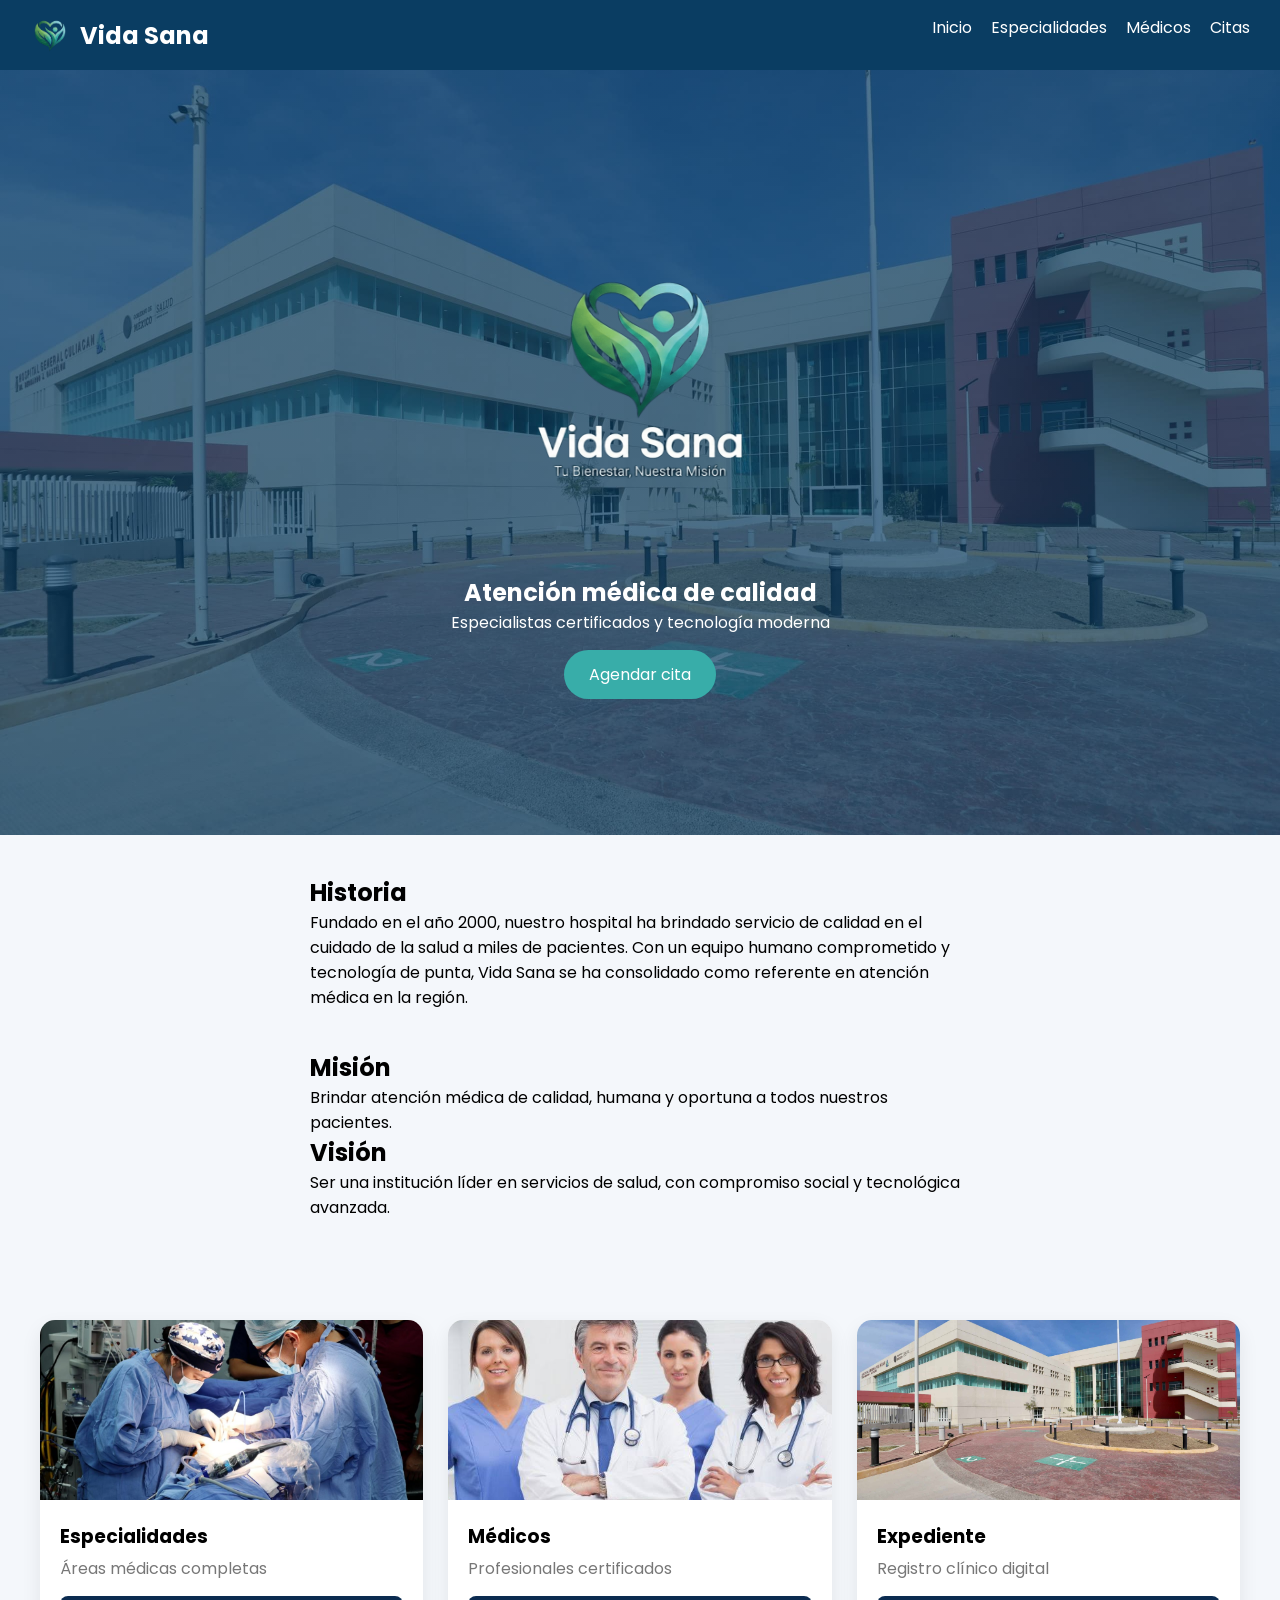
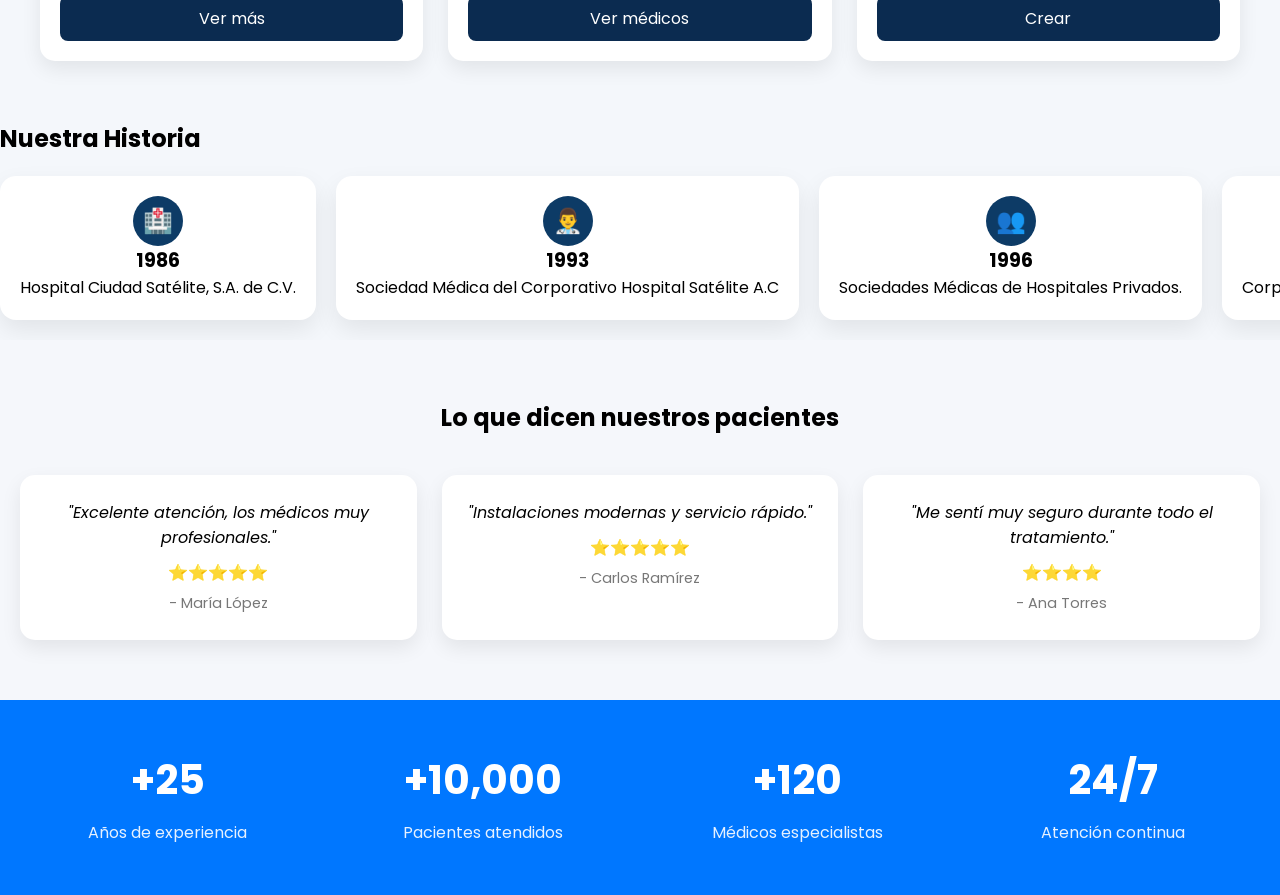
==== index.html @ ec9b75d8 "Add files via upload" ====
<!DOCTYPE html>
<html lang="es">
<head>
<meta charset="UTF-8">
<meta name="viewport" content="width=device-width, initial-scale=1.0">
<title>Hospital Vida Sana</title>

<link rel="stylesheet" href="css/estilos.css">
<link href="https://fonts.googleapis.com/css2?family=Poppins&display=swap" rel="stylesheet">
</head>

<body>

<header class="navbar">
    <h1 class="logo-container">
        <img src="img/logocorto.png" alt="Vida Sana" class="logo-navbar">Vida Sana
    </h1>
    <nav>
        <a href="index.html">Inicio</a>
        <a href="especialidades.html">Especialidades</a>
        <a href="Doctores.html">Médicos</a>
        <a href="citas.html">Citas</a>
    </nav>
</header>

<section class="hero"> <img src="img/logo-vida-sana.png" alt="Hospital Vida Sana" class="logo">
    <h2>Atención médica de calidad</h2>
    <p>Especialistas certificados y tecnología moderna</p>
    <a href="citas.html" class="btn">Agendar cita</a>
</section>

  <main style="max-width: 700px; margin: 40px auto; padding: 0 20px;">
    <h2>Historia</h2>
    <p>
        Fundado en el año 2000, nuestro hospital ha brindado servicio de calidad en el cuidado de la salud a miles de pacientes.  
        Con un equipo humano comprometido y tecnología de punta, Vida Sana se ha consolidado como referente en atención médica en la región.
    </p>
</main>
<main style="max-width: 700px; margin: 40px auto; padding: 0 20px;">
    <h2>Misión</h2>
    <p>Brindar atención médica de calidad, humana y oportuna a todos nuestros pacientes.</p>

    <h2>Visión</h2>
    <p>Ser una institución líder en servicios de salud, con compromiso social y tecnológica avanzada.</p>
</main>

<section class="cards">

    <div class="card">
        <img src="img/cardio.jpg">
        <h3>Especialidades</h3>
        <p>Áreas médicas completas</p>
        <a href="especialidades.html">Ver más</a>
    </div>

    <div class="card">
        <img src="img/doctor1.jpg">
        <h3>Médicos</h3>
        <p>Profesionales certificados</p>
        <a href="Doctores.html">Ver médicos</a>
    </div>

    <div class="card">
        <img src="img/hospital.jpg">
        <h3>Expediente</h3>
        <p>Registro clínico digital</p>
        <a href="Expedientes.html">Crear</a>
    </div>

</section>

<section class="historia">
  <h2>Nuestra Historia</h2>

  <div class="horizontal-carousel">
    <div class="carousel-track">

      <!-- ORIGINAL -->
      <div class="card-historia">
        <div class="icon">🏥</div>
        <h3>1986</h3>
        <p>Hospital Ciudad Satélite, S.A. de C.V.</p>
      </div>

      <div class="card-historia">
        <div class="icon">👨‍⚕️</div>
        <h3>1993</h3>
        <p>Sociedad Médica del Corporativo Hospital Satélite A.C</p>
      </div>

      <div class="card-historia">
        <div class="icon">👥</div>
        <h3>1996</h3>
        <p>Sociedades Médicas de Hospitales Privados.</p>
      </div>

      <div class="card-historia">
        <div class="icon">🏥</div>
        <h3>1998</h3>
        <p>Corporativo Hospital Satélite S.A. de C.V.</p>
      </div>

      <div class="card-historia">
        <div class="icon">💻</div>
        <h3>2005</h3>
        <p>Sistema digital hospitalario.</p>
      </div>

      <div class="card-historia">
        <div class="icon">🧬</div>
        <h3>2010</h3>
        <p>Modernización tecnológica médica.</p>
      </div>

      <div class="card-historia">
        <div class="icon">🌐</div>
        <h3>2015</h3>
        <p>Servicios en línea para pacientes.</p>
      </div>

      <div class="card-historia">
        <div class="icon">🚀</div>
        <h3>2020</h3>
        <p>Expansión y nuevas especialidades.</p>
      </div>

      <!-- DUPLICADO (loop infinito) -->
      <div class="card-historia">
        <div class="icon">🏥</div>
        <h3>1986</h3>
        <p>Hospital Ciudad Satélite, S.A. de C.V.</p>
      </div>

      <div class="card-historia">
        <div class="icon">👨‍⚕️</div>
        <h3>1993</h3>
        <p>Sociedad Médica del Corporativo Hospital Satélite A.C</p>
      </div>

    </div>
  </div>
</section>

<script src="carousel-historia.js"></script>
<section class="reviews">
  <h2>Lo que dicen nuestros pacientes</h2>

  <div class="reviews-container">

    <div class="review">
      <p>"Excelente atención, los médicos muy profesionales."</p>
      <h4>⭐⭐⭐⭐⭐</h4>
      <span>- María López</span>
    </div>

    <div class="review">
      <p>"Instalaciones modernas y servicio rápido."</p>
      <h4>⭐⭐⭐⭐⭐</h4>
      <span>- Carlos Ramírez</span>
    </div>

    <div class="review">
      <p>"Me sentí muy seguro durante todo el tratamiento."</p>
      <h4>⭐⭐⭐⭐</h4>
      <span>- Ana Torres</span>
    </div>

  </div>
</section>

<section class="stats">
  <div class="stat">
    <h3>+25</h3>
    <p>Años de experiencia</p>
  </div>

  <div class="stat">
    <h3>+10,000</h3>
    <p>Pacientes atendidos</p>
  </div>

  <div class="stat">
    <h3>+120</h3>
    <p>Médicos especialistas</p>
  </div>

  <div class="stat">
    <h3>24/7</h3>
    <p>Atención continua</p>
  </div>
</section>



</body>
</html>
---- css/estilos.css ----
* {
    margin: 0;
    padding: 0;
    box-sizing: border-box;
}

body {
    font-family: 'Poppins', sans-serif;
    background: #f4f7fb;
}

/* NAVBAR */
.navbar {
    display: flex;
    justify-content: space-between;
    padding: 15px 30px;
    background: #0a3d62;
    color: white;
}

.navbar a {
    color: white;
    margin-left: 15px;
    text-decoration: none;
}

.navbar a:hover {
    color: #38ada9;
}.hero {
  background: url('hospital.jpg') center/cover no-repeat;
  height: 100vh;
  position: relative;
}

.overlay {
  background: rgba(0, 51, 102, 0.5);
  height: 100%;
  display: flex;
  flex-direction: column;
  justify-content: center;
  align-items: center;
  color: white;
  text-align: center;
}

.logo {
  width:640px; /* ajusta el tamaño */
  margin-bottom: 20px;
}

/* HERO */
.hero {
    height: 85vh;
    background: linear-gradient(rgba(10,61,98,0.7), rgba(10,61,98,0.7)),
                url('../img/hospital.jpg');
    background-size: cover;
    display: flex;
    flex-direction: column;
    justify-content: center;
    align-items: center;
    color:white;
    text-align:center;
}

.btn {
    background: #38ada9;
    padding: 12px 25px;
    border-radius: 30px;
    color: white;
    text-decoration: none;
    margin-top: 15px;
}

.stats {
  display: grid;
  grid-template-columns: repeat(auto-fit, minmax(200px, 1fr));
  background: #0077ff;
  color: white;
  text-align: center;
  padding: 50px 20px;
  gap: 20px;
}

.stat h3 {
  font-size: 2.5rem;
  margin-bottom: 10px;
}

.stat p {
  font-size: 1rem;
  opacity: 0.9;
}

/* GRID CARDS */
.cards {
  display: grid;
  grid-template-columns: repeat(auto-fit, minmax(280px, 1fr));
  gap: 25px;
  padding: 60px 40px;
}

.card {
  background: white;
  border-radius: 15px;
  overflow: hidden;
  box-shadow: 0 8px 20px rgba(0,0,0,0.08);
  transition: 0.3s;
}

.card:hover {
  transform: translateY(-8px);
}

.card img {
  width: 100%;
  height: 180px;
  object-fit: cover;
}

.card h3 {
  padding: 15px 20px 5px;
}

.card p {
  padding: 0 20px 15px;
  color: #777;
}

.card a {
  display: block;
  margin: 0 20px 20px;
  text-align: center;
  padding: 10px;
  background: #0b2b50;
  color: white;
  border-radius: 8px;
  text-decoration: none;
}

.card a:hover {
  background: #0f2a4d;
}

/* RESPONSIVE */
@media(max-width:768px){
    .navbar {
        flex-direction: column;
        text-align: center;
    }
}

.timeline {
  display: flex;
  transition: transform 0.5s ease;
}

.flip-card {
  background: transparent;
  width: 300px;
  height: 350px;
  perspective: 1000px;
  margin: 0 10px;
}

.flip-card-inner {
  position: relative;
  width: 100%;
  height: 100%;
  transition: transform 0.6s;
  transform-style: preserve-3d;
}

.flip-card:hover .flip-card-inner {
  transform: rotateY(180deg);
}

.flip-card-front, .flip-card-back {
  position: absolute;
  width: 100%;
  height: 100%;
  border-radius: 10px;
  backface-visibility: hidden;
  display: flex;
  flex-direction: column;
  justify-content: center;
  align-items: center;
}

.flip-card-front {
  background: #e9ecef;
}

.flip-card-front img {
  width: 100%;
  border-radius: 10px 10px 0 0;
}

.flip-card-back {
  background: #0a3d62;
  color: white;
  transform: rotateY(180deg);
  padding: 20px;
}

/* Dots */
.dots {
  margin-top: 20px;
}

.dot {
  height: 8px;
  width: 8px;
  margin: 5px;
  background: #bbb;
  display: inline-block;
  border-radius: 50%;
  cursor: pointer;
  transition: 0.3s;
}

.dot.active {
  background: #2a91d8;
  transform: scale(1.4);
}
/* GRID DE ESPECIALIDADES */
.cards-grid {
  display: grid;
  grid-template-columns: repeat(auto-fit, minmax(250px, 1fr));
  gap: 25px;
  padding: 40px;
  max-width: 1200px;
  margin: auto;
}

/* Ajuste flip cards */
.flip-card {
  width: 100%;
  height: 350px;
  perspective: 1000px;
}

/* Mejora visual */
.flip-card-front {
  background: white;
  box-shadow: 0 5px 15px rgba(0,0,0,0.1);
}

.flip-card-front h3 {
  margin: 10px 0;
}

.flip-card-front p {
  padding: 0 10px 10px;
  text-align: center;
}

/* SECCIÓN DOCTORES */
.doctores-section {
  text-align: center;
  padding: 50px 20px;
}

.doctores-section h2 {
  font-size: 36px;
  color: #0a3d62;
  margin-bottom: 10px;
}

.subtitulo {
  color: #777;
  margin-bottom: 40px;
}

/* TARJETAS DE DOCTORES */
.doctor-card {
  position: relative;
  padding-bottom: 20px;
  transition: transform 0.3s, box-shadow 0.3s;
}

.doctor-card img {
  height: 250px;
  object-fit: cover;
}

/* EFECTO HOVER MÁS PROFESIONAL */
.doctor-card:hover {
  transform: translateY(-10px) scale(1.02);
  box-shadow: 0 10px 25px rgba(0,0,0,0.15);
}

/* BADGE (ETIQUETA DE ESPECIALIDAD) */
.badge {
  display: inline-block;
  background: #38ada9;
  color: white;
  padding: 6px 12px;
  border-radius: 20px;
  font-size: 12px;
  margin-top: 10px;
}

.reviews {
  padding: 60px 20px;
  text-align: center;
  background: #f5f7fb;
}

.reviews h2 {
  margin-bottom: 40px;
}

.reviews-container {
  display: grid;
  grid-template-columns: repeat(auto-fit, minmax(250px, 1fr));
  gap: 25px;
}

.review {
  background: white;
  padding: 25px;
  border-radius: 15px;
  box-shadow: 0 8px 20px rgba(0,0,0,0.08);
  transition: 0.3s;
}

.review:hover {
  transform: translateY(-5px);
}

.review p {
  font-style: italic;
  margin-bottom: 10px;
}

.review h4 {
  color: gold;
  margin-bottom: 5px;
}

.review span {
  font-size: 0.9rem;
  color: #777;
}.horizontal-carousel {
  width: 100%;
  overflow: hidden;
  padding: 20px 0;
}

.carousel-track {
  display: flex;
  gap: 20px;
  width: max-content;
  animation: scroll 25s linear infinite;
}

.card-historia {
  min-width: 260px;
  flex-shrink: 0;
  background: white;
  border-radius: 16px;
  padding: 20px;
  text-align: center;
  box-shadow: 0 10px 25px rgba(0,0,0,0.08);
  transition: 0.3s;
}

.card-historia:hover {
  transform: scale(1.05);
}

.icon {
  font-size: 24px;
  margin-bottom: 10px;
  background: #0d3b66;
  color: white;
  width: 50px;
  height: 50px;
  line-height: 50px;
  border-radius: 50%;
  margin: auto;
}

/* ANIMACIÓN */
@keyframes scroll {
  0% { transform: translateX(0); }
  100% { transform: translateX(-50%); }
}

/* PAUSA */
.horizontal-carousel:hover .carousel-track {
  animation-play-state: paused;
}.logo-container {
    display: flex;
    align-items: center;
    gap: 10px;
    font-size: 24px;
}

.logo-navbar {
    width: 40px; /* ajusta tamaño */
    height: 40px;
    object-fit: contain;
}
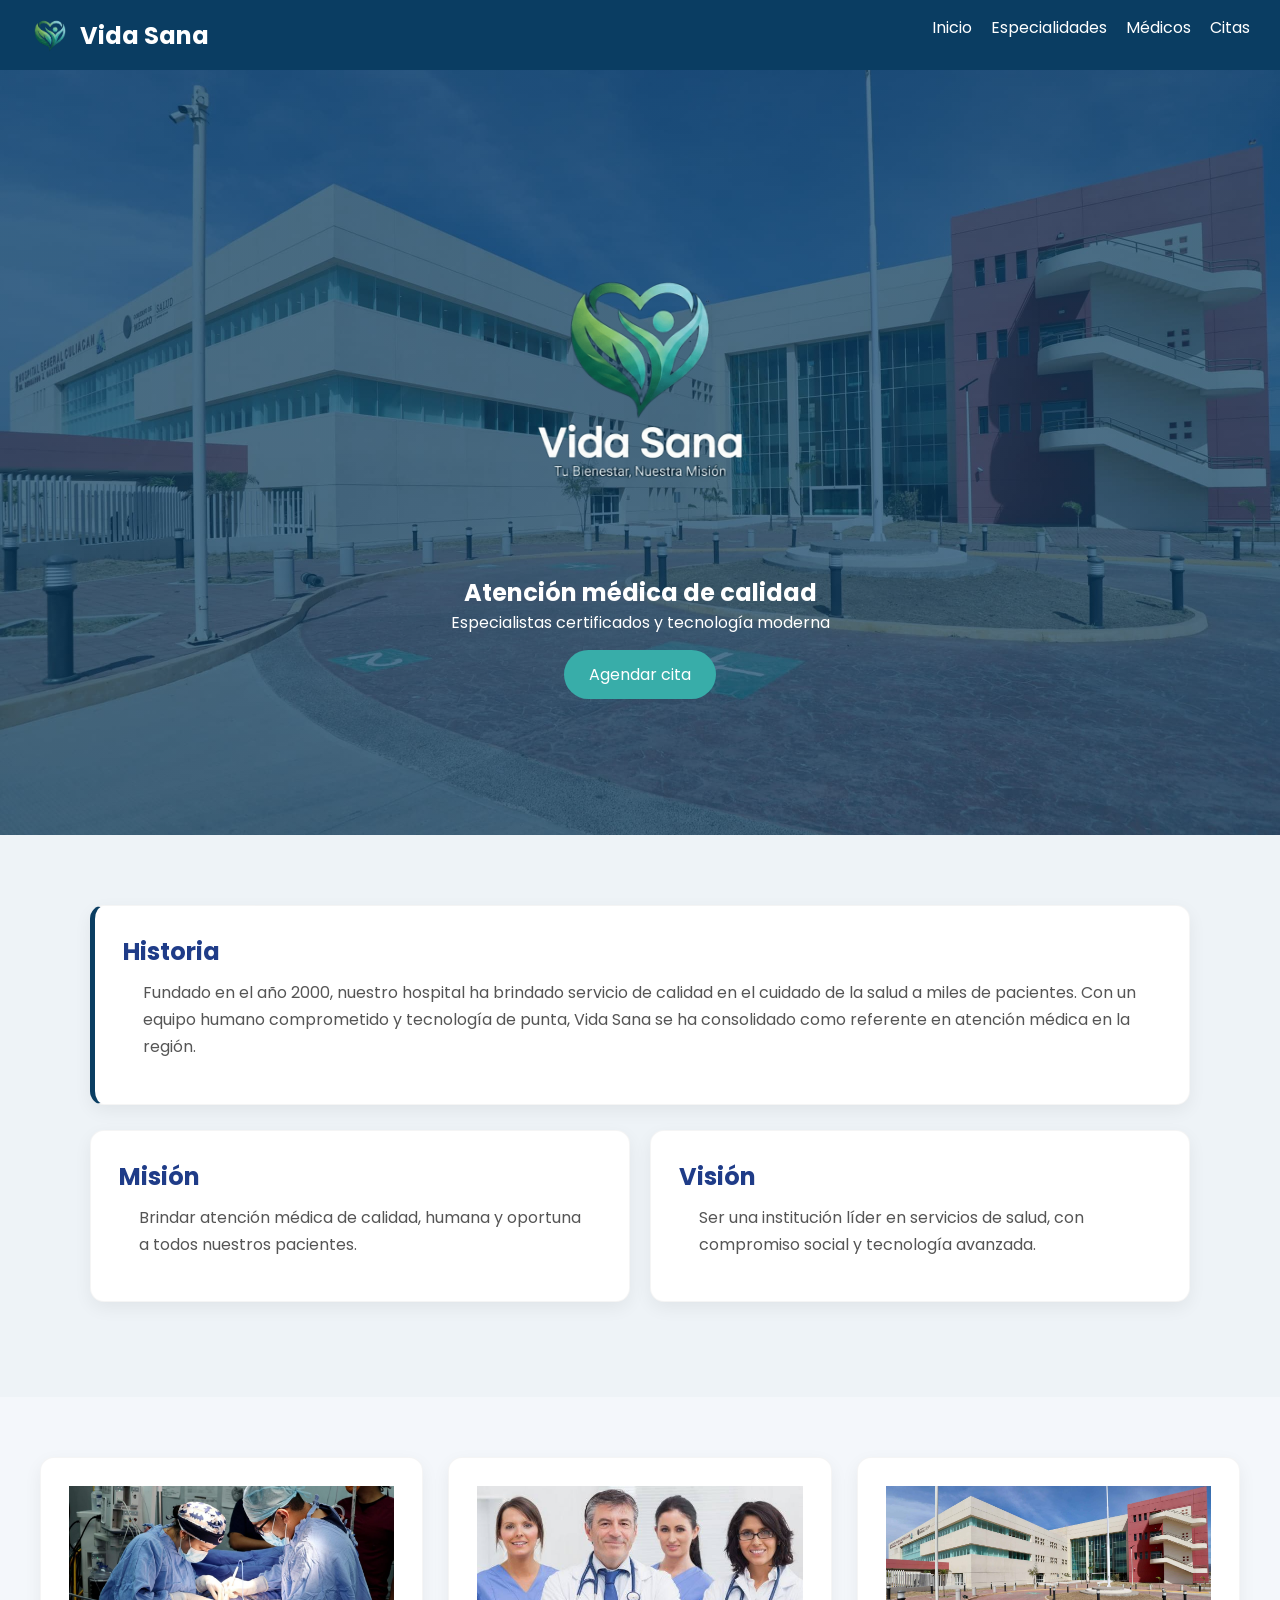
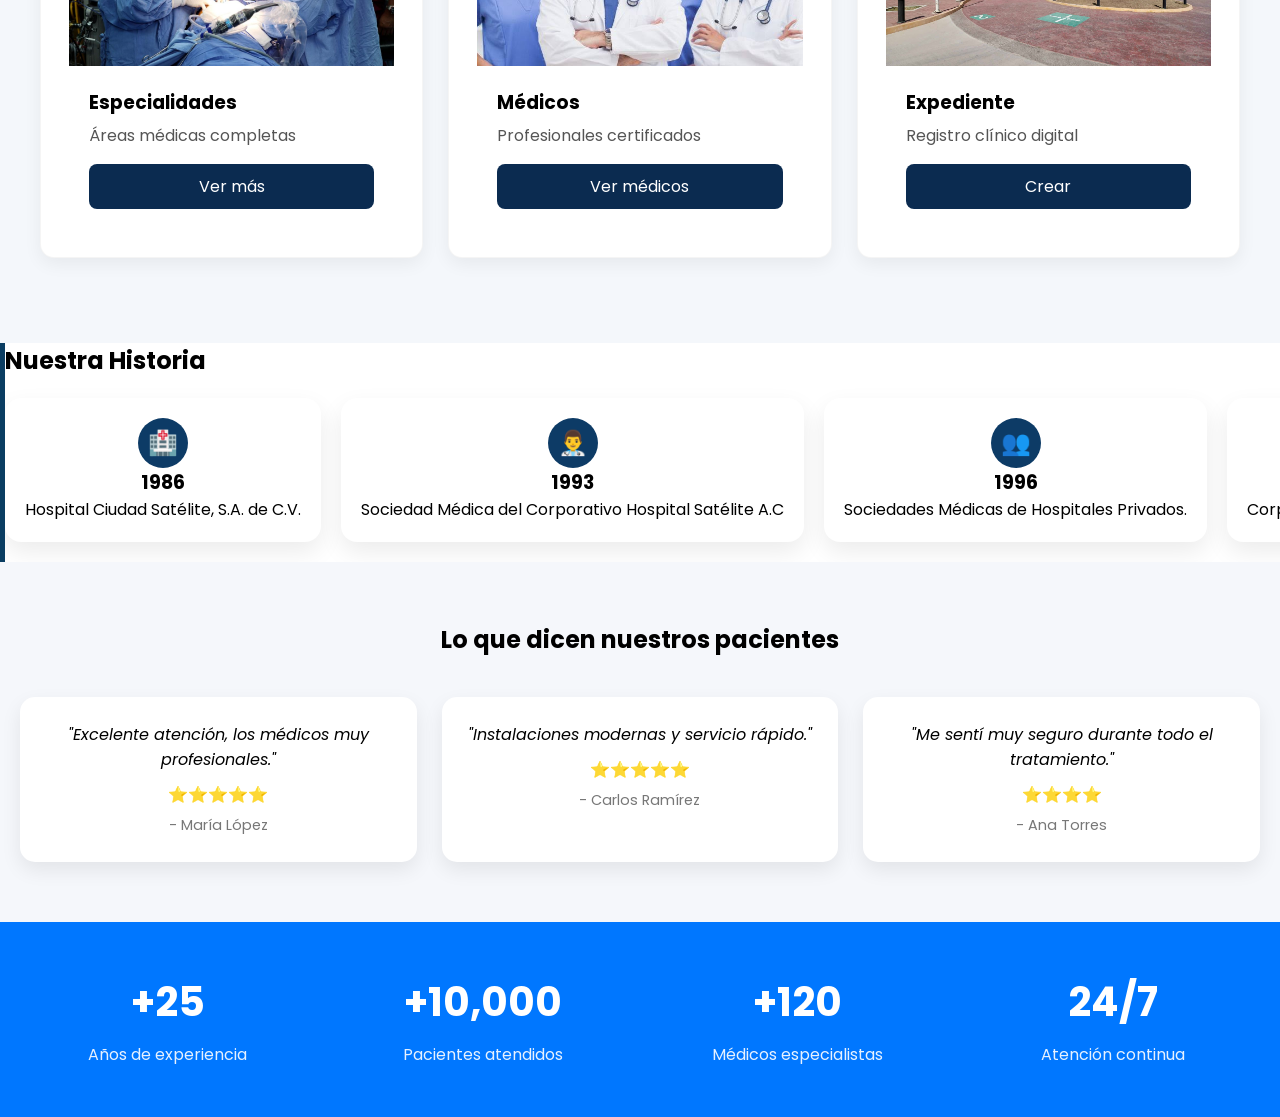
==== commit 81377406: "Add files via upload" ====
--- a/index.html
+++ b/index.html
@@ -29,20 +29,35 @@
     <a href="citas.html" class="btn">Agendar cita</a>
 </section>
 
-  <main style="max-width: 700px; margin: 40px auto; padding: 0 20px;">
-    <h2>Historia</h2>
-    <p>
-        Fundado en el año 2000, nuestro hospital ha brindado servicio de calidad en el cuidado de la salud a miles de pacientes.  
+ <section class="info-section">
+  <div class="container">
+
+    <div class="card historia">
+      <h2>Historia</h2>
+      <p>
+        Fundado en el año 2000, nuestro hospital ha brindado servicio de calidad en el cuidado de la salud a miles de pacientes.
         Con un equipo humano comprometido y tecnología de punta, Vida Sana se ha consolidado como referente en atención médica en la región.
-    </p>
-</main>
-<main style="max-width: 700px; margin: 40px auto; padding: 0 20px;">
-    <h2>Misión</h2>
-    <p>Brindar atención médica de calidad, humana y oportuna a todos nuestros pacientes.</p>
-
-    <h2>Visión</h2>
-    <p>Ser una institución líder en servicios de salud, con compromiso social y tecnológica avanzada.</p>
-</main>
+      </p>
+    </div>
+
+    <div class="grid">
+      <div class="card">
+        <h2>Misión</h2>
+        <p>
+          Brindar atención médica de calidad, humana y oportuna a todos nuestros pacientes.
+        </p>
+      </div>
+
+      <div class="card">
+        <h2>Visión</h2>
+        <p>
+          Ser una institución líder en servicios de salud, con compromiso social y tecnología avanzada.
+        </p>
+      </div>
+    </div>
+
+  </div>
+</section>
 
 <section class="cards">
 
--- a/css/estilos.css
+++ b/css/estilos.css
@@ -401,4 +401,59 @@
     width: 40px; /* ajusta tamaño */
     height: 40px;
     object-fit: contain;
+}.info-section {
+  background: #eef3f7; /* gris azulado suave como tu fondo */
+  padding: 70px 20px;
+}
+
+.container {
+  max-width: 1100px;
+  margin: auto;
+}
+
+/* TARJETAS */
+.card {
+  background: #ffffff;
+  padding: 28px;
+  border-radius: 14px;
+  box-shadow: 0 6px 18px rgba(0, 0, 0, 0.06);
+  margin-bottom: 25px;
+  transition: all 0.3s ease;
+  border: 1px solid rgba(0,0,0,0.04);
+}
+
+.card:hover {
+  transform: translateY(-4px);
+}
+
+/* TITULOS */
+.card h2 {
+  color: #1f3c88; /* azul similar al hero */
+  margin-bottom: 10px;
+}
+
+/* TEXTO */
+.card p {
+  color: #555;
+  line-height: 1.7;
+}
+
+/* HISTORIA destacada */
+.historia {
+  border-left: 5px solid #0a3d62; /* mismo tono del botón */
+  background: #ffffff;
+}
+
+/* GRID */
+.grid {
+  display: grid;
+  grid-template-columns: 1fr 1fr;
+  gap: 20px;
+}
+
+/* RESPONSIVE */
+@media (max-width: 768px) {
+  .grid {
+    grid-template-columns: 1fr;
+  }
 }
